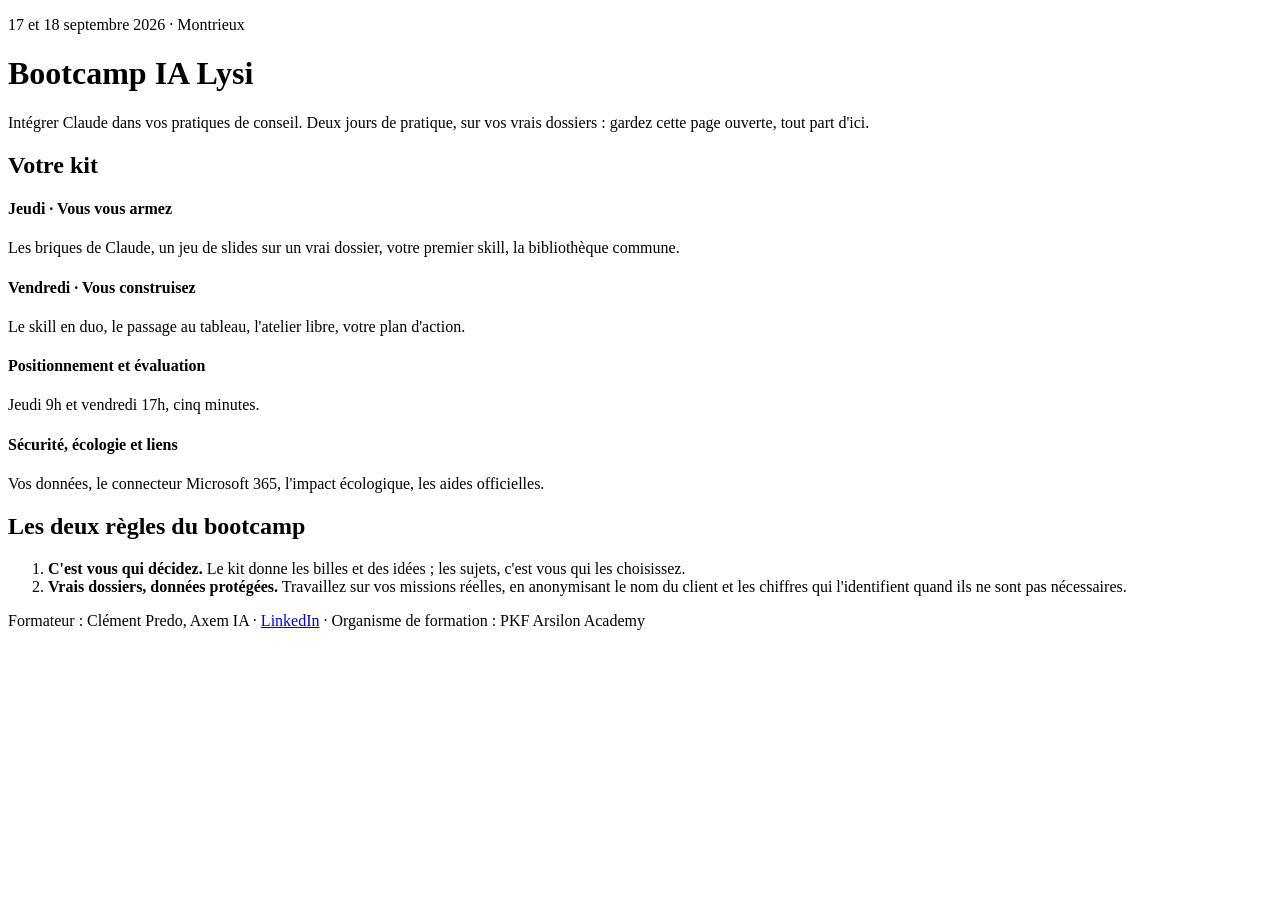
==== index.html @ 1c29229d "kit index.html" ====
<!doctype html>
<html lang="fr">
<head>
<meta charset="utf-8">
<meta name="viewport" content="width=device-width,initial-scale=1">
<title>Bootcamp IA Lysi</title>
<link rel="preconnect" href="https://fonts.googleapis.com">
<link rel="preconnect" href="https://fonts.gstatic.com" crossorigin>
<link href="https://fonts.googleapis.com/css2?family=Fraunces:opsz,wght@9..144,700;9..144,800&family=Inter:wght@400;600;700&display=swap" rel="stylesheet">
<link rel="stylesheet" href="style.css">
</head>
<body>
<header class="hero"><div class="w">
<p class="sur">17 et 18 septembre 2026 · Montrieux</p>
<h1>Bootcamp IA Lysi</h1>
<p>Intégrer Claude dans vos pratiques de conseil. Deux jours de pratique, sur vos vrais dossiers : gardez cette page ouverte, tout part d'ici.</p>
</div></header>
<main>
<section>
<h2>Votre kit</h2>
<div class="grille">
<a class="carte" href="j1.html" style="text-decoration:none;color:inherit"><h4>Jeudi · Vous vous armez</h4><p>Les briques de Claude, un jeu de slides sur un vrai dossier, votre premier skill, la bibliothèque commune.</p></a>
<a class="carte" href="j2.html" style="text-decoration:none;color:inherit"><h4>Vendredi · Vous construisez</h4><p>Le skill en duo, le passage au tableau, l'atelier libre, votre plan d'action.</p></a>
<a class="carte" href="evaluation.html" style="text-decoration:none;color:inherit"><h4>Positionnement et évaluation</h4><p>Jeudi 9h et vendredi 17h, cinq minutes.</p></a>
<a class="carte" href="ressources.html" style="text-decoration:none;color:inherit"><h4>Sécurité, écologie et liens</h4><p>Vos données, le connecteur Microsoft 365, l'impact écologique, les aides officielles.</p></a>
</div>
</section>
<section>
<h2>Les deux règles du bootcamp</h2>
<ol class="etapes">
<li><b>C'est vous qui décidez.</b> Le kit donne les billes et des idées ; les sujets, c'est vous qui les choisissez.</li>
<li><b>Vrais dossiers, données protégées.</b> Travaillez sur vos missions réelles, en anonymisant le nom du client et les chiffres qui l'identifient quand ils ne sont pas nécessaires.</li>
</ol>
</section>
</main>
<footer>Formateur : Clément Predo, Axem IA · <a href="https://www.linkedin.com/in/clement-predo">LinkedIn</a> · Organisme de formation : PKF Arsilon Academy</footer>
</body>
</html>
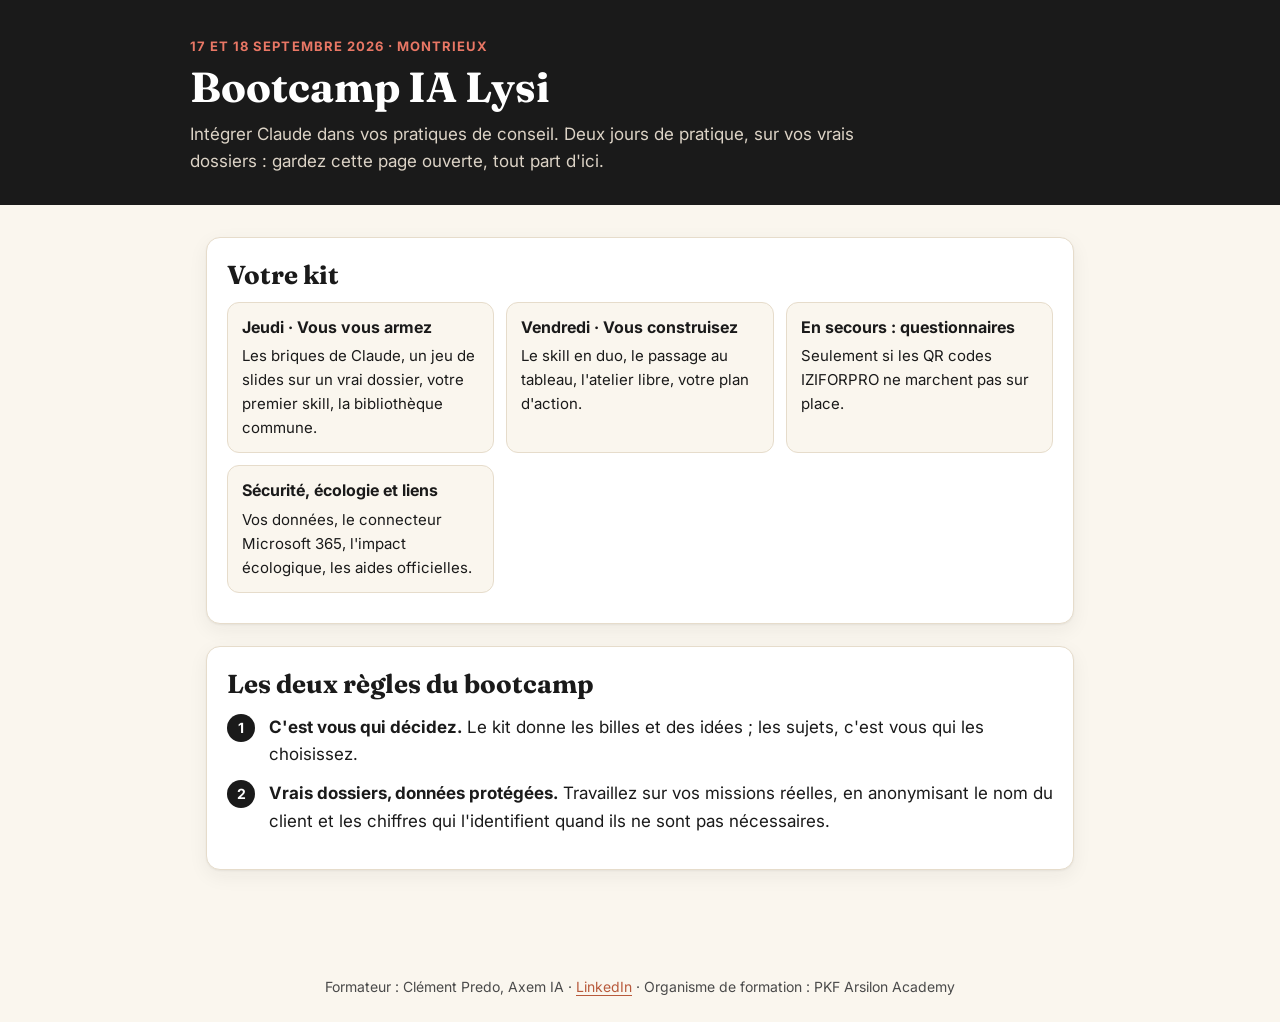
==== commit cfe928ed: "questionnaires en secours" ====
--- a/index.html
+++ b/index.html
@@ -21,7 +21,7 @@
 <div class="grille">
 <a class="carte" href="j1.html" style="text-decoration:none;color:inherit"><h4>Jeudi · Vous vous armez</h4><p>Les briques de Claude, un jeu de slides sur un vrai dossier, votre premier skill, la bibliothèque commune.</p></a>
 <a class="carte" href="j2.html" style="text-decoration:none;color:inherit"><h4>Vendredi · Vous construisez</h4><p>Le skill en duo, le passage au tableau, l'atelier libre, votre plan d'action.</p></a>
-<a class="carte" href="evaluation.html" style="text-decoration:none;color:inherit"><h4>Positionnement et évaluation</h4><p>Jeudi 9h et vendredi 17h, cinq minutes.</p></a>
+<a class="carte" href="evaluation.html" style="text-decoration:none;color:inherit"><h4>En secours : questionnaires</h4><p>Seulement si les QR codes IZIFORPRO ne marchent pas sur place.</p></a>
 <a class="carte" href="ressources.html" style="text-decoration:none;color:inherit"><h4>Sécurité, écologie et liens</h4><p>Vos données, le connecteur Microsoft 365, l'impact écologique, les aides officielles.</p></a>
 </div>
 </section>
--- a/style.css
+++ b/style.css
@@ -0,0 +1,46 @@
+:root{
+  --corail:#DA7757;--corail-fonce:#B85A3C;--heros:#E97765;--creme:#F2E8D5;--cartouche:#FAF6EE;
+  --encre:#1A1A1A;--gris:#4A4A4A;--ligne:#E6DCCB;--sage:#9CAE8C;--sage-fond:#EDF2E8;--blanc:#fff;
+  --rayon:14px;--ombre:0 1px 2px rgba(26,26,26,.05),0 6px 20px rgba(26,26,26,.06)
+}
+*{box-sizing:border-box}
+html{scroll-behavior:smooth;-webkit-text-size-adjust:100%}
+body{margin:0;background:var(--cartouche);color:var(--encre);font:17px/1.6 Inter,system-ui,-apple-system,"Segoe UI",Arial,sans-serif}
+a{color:var(--corail-fonce);text-underline-offset:3px}
+.hero{background:var(--encre);color:#fff;padding:36px 16px 30px}
+.hero .w{max-width:900px;margin:0 auto}
+.hero .sur{color:var(--heros);font-weight:700;letter-spacing:.08em;text-transform:uppercase;font-size:13px;margin:0 0 6px}
+.hero h1{font-family:Fraunces,Georgia,serif;font-size:clamp(28px,5vw,42px);line-height:1.15;margin:0 0 10px}
+.hero p{margin:0;color:#DCD3C6;max-width:680px}
+nav.menu{position:sticky;top:0;z-index:10;background:var(--creme);border-bottom:1px solid var(--ligne);overflow-x:auto;white-space:nowrap;padding:10px 16px}
+nav.menu a{color:var(--encre);text-decoration:none;font-weight:600;font-size:14px;margin-right:16px}
+main{max-width:900px;margin:0 auto;padding:10px 16px 60px}
+section{background:var(--blanc);border:1px solid var(--ligne);border-radius:var(--rayon);box-shadow:var(--ombre);padding:22px 20px 14px;margin:22px 0;scroll-margin-top:60px}
+h2{font-family:Fraunces,Georgia,serif;font-size:26px;line-height:1.2;margin:0 0 6px}
+h3{font-size:18px;margin:20px 0 6px}
+.quand{display:inline-block;background:var(--corail);color:#fff;border-radius:999px;padding:3px 12px;font-size:13px;font-weight:700;margin-bottom:8px}
+.module{display:inline-block;background:var(--creme);color:var(--encre);border-radius:999px;padding:3px 10px;font-size:12px;font-weight:700;margin:0 0 8px 6px}
+.faire{background:var(--sage-fond);border-left:4px solid var(--sage);border-radius:10px;padding:10px 14px;margin:10px 0 14px}
+.faire b:first-child{display:block;font-size:13px;text-transform:uppercase;letter-spacing:.06em;color:#4D6140;margin-bottom:2px}
+.attention{background:#FDEEE8;border-left:4px solid var(--corail);border-radius:10px;padding:10px 14px;margin:10px 0 14px}
+ol.etapes{counter-reset:e;list-style:none;padding:0;margin:8px 0 14px}
+ol.etapes>li{counter-increment:e;position:relative;padding:6px 0 6px 42px}
+ol.etapes>li:before{content:counter(e);position:absolute;left:0;top:6px;width:28px;height:28px;border-radius:50%;background:var(--encre);color:#fff;font-weight:700;font-size:14px;display:flex;align-items:center;justify-content:center}
+table{width:100%;border-collapse:collapse;font-size:15px;margin:8px 0 14px}
+th,td{border-bottom:1px solid var(--ligne);padding:8px 6px;text-align:left;vertical-align:top}
+th{background:var(--creme);font-size:14px}
+.tablewrap{overflow-x:auto}
+.prompt{position:relative;background:var(--cartouche);border:1px solid var(--ligne);border-left:4px solid var(--corail);border-radius:10px;padding:14px 14px 14px;margin:8px 0 16px;white-space:pre-wrap;font:14px/1.55 ui-monospace,Menlo,Consolas,monospace}
+.copy{position:absolute;top:8px;right:8px;background:var(--encre);color:#fff;border:0;border-radius:6px;padding:4px 10px;font:600 12px Inter,system-ui,sans-serif;cursor:pointer}
+.grille{display:grid;grid-template-columns:repeat(auto-fit,minmax(240px,1fr));gap:12px;margin:10px 0 16px}
+.carte{border:1px solid var(--ligne);border-radius:12px;padding:12px 14px;background:var(--cartouche)}
+.carte h4{margin:0 0 4px;font-size:16px}
+.carte p{margin:0;font-size:15px}
+.carte .livre{display:block;margin-top:6px;font-size:13px;color:var(--gris)}
+.liens a{display:inline-block;margin:2px 10px 2px 0;font-size:15px}
+.btn{background:var(--corail);color:#fff;border:0;border-radius:10px;padding:10px 16px;font:700 15px Inter,system-ui,sans-serif;cursor:pointer}
+.tirage{font-size:18px;font-weight:700;min-height:28px;margin:8px 0}
+.compteur{font-family:Fraunces,Georgia,serif;font-size:34px;font-weight:800;letter-spacing:.02em}
+footer{text-align:center;color:var(--gris);font-size:14px;padding:24px 16px}
+@media (max-width:600px){body{font-size:16px}section{padding:18px 14px 10px}h2{font-size:22px}}
+@media print{nav.menu,.copy,.btn{display:none}section{box-shadow:none;break-inside:avoid}}
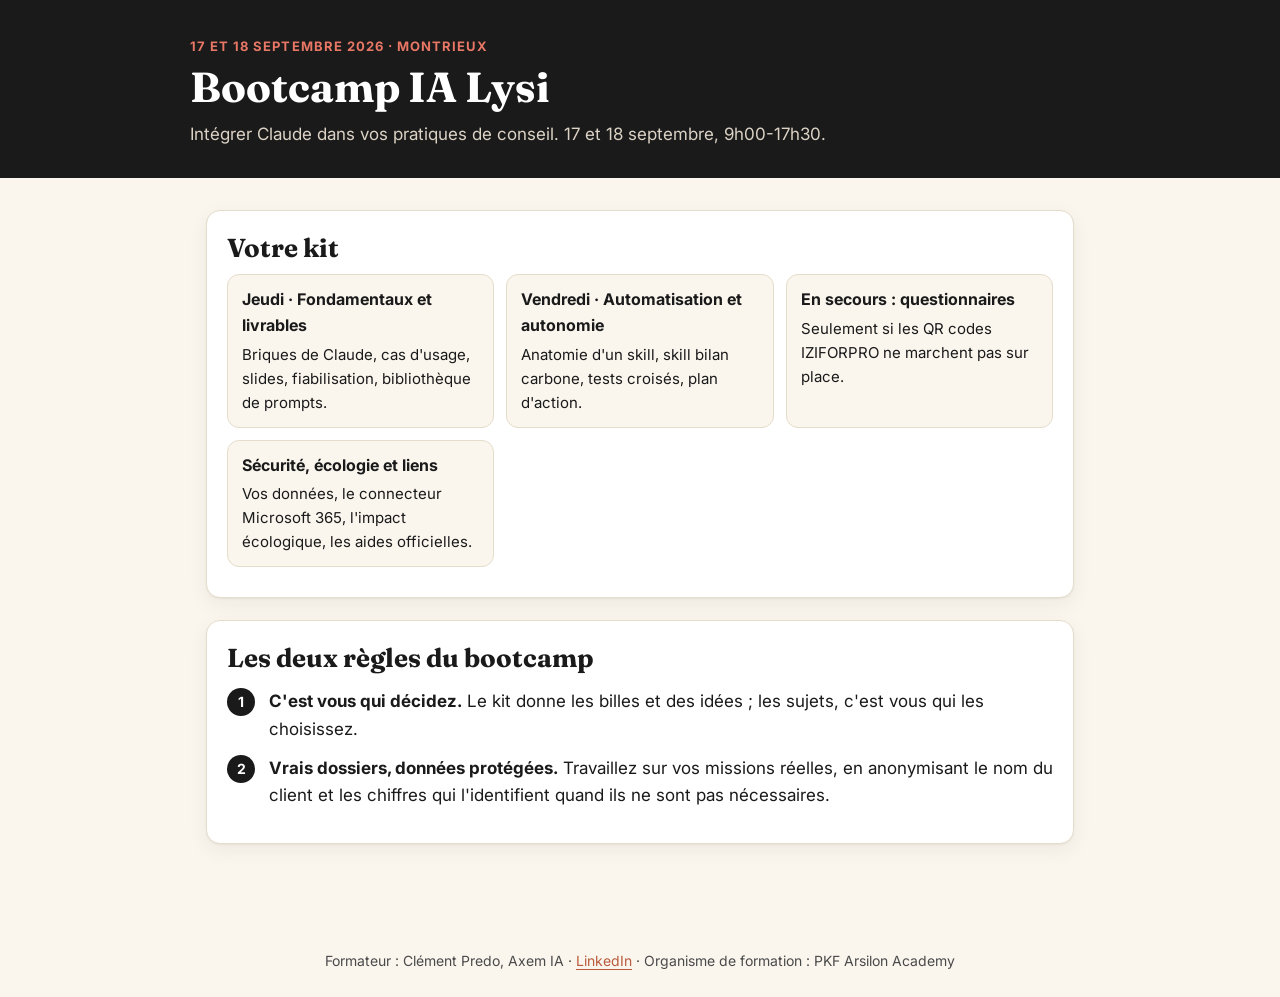
==== commit e9d807d7: "kit cale sur le programme index.html" ====
--- a/index.html
+++ b/index.html
@@ -13,14 +13,14 @@
 <header class="hero"><div class="w">
 <p class="sur">17 et 18 septembre 2026 · Montrieux</p>
 <h1>Bootcamp IA Lysi</h1>
-<p>Intégrer Claude dans vos pratiques de conseil. Deux jours de pratique, sur vos vrais dossiers : gardez cette page ouverte, tout part d'ici.</p>
+<p>Intégrer Claude dans vos pratiques de conseil. 17 et 18 septembre, 9h00-17h30.</p>
 </div></header>
 <main>
 <section>
 <h2>Votre kit</h2>
 <div class="grille">
-<a class="carte" href="j1.html" style="text-decoration:none;color:inherit"><h4>Jeudi · Vous vous armez</h4><p>Les briques de Claude, un jeu de slides sur un vrai dossier, votre premier skill, la bibliothèque commune.</p></a>
-<a class="carte" href="j2.html" style="text-decoration:none;color:inherit"><h4>Vendredi · Vous construisez</h4><p>Le skill en duo, le passage au tableau, l'atelier libre, votre plan d'action.</p></a>
+<a class="carte" href="j1.html" style="text-decoration:none;color:inherit"><h4>Jeudi · Fondamentaux et livrables</h4><p>Briques de Claude, cas d'usage, slides, fiabilisation, bibliothèque de prompts.</p></a>
+<a class="carte" href="j2.html" style="text-decoration:none;color:inherit"><h4>Vendredi · Automatisation et autonomie</h4><p>Anatomie d'un skill, skill bilan carbone, tests croisés, plan d'action.</p></a>
 <a class="carte" href="evaluation.html" style="text-decoration:none;color:inherit"><h4>En secours : questionnaires</h4><p>Seulement si les QR codes IZIFORPRO ne marchent pas sur place.</p></a>
 <a class="carte" href="ressources.html" style="text-decoration:none;color:inherit"><h4>Sécurité, écologie et liens</h4><p>Vos données, le connecteur Microsoft 365, l'impact écologique, les aides officielles.</p></a>
 </div>
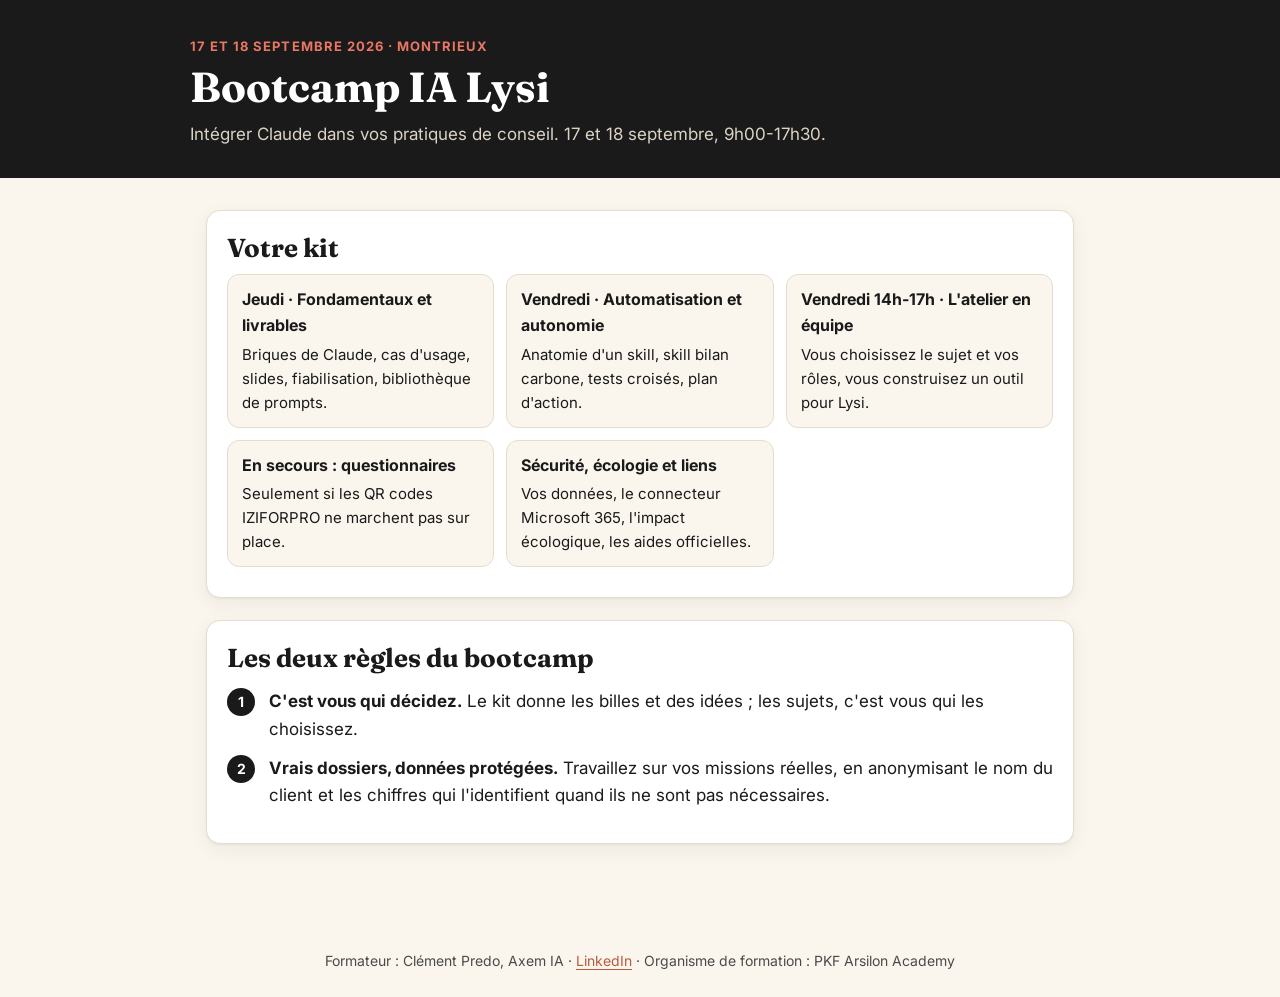
==== commit fa1bbc21: "atelier 3h" ====
--- a/index.html
+++ b/index.html
@@ -21,6 +21,7 @@
 <div class="grille">
 <a class="carte" href="j1.html" style="text-decoration:none;color:inherit"><h4>Jeudi · Fondamentaux et livrables</h4><p>Briques de Claude, cas d'usage, slides, fiabilisation, bibliothèque de prompts.</p></a>
 <a class="carte" href="j2.html" style="text-decoration:none;color:inherit"><h4>Vendredi · Automatisation et autonomie</h4><p>Anatomie d'un skill, skill bilan carbone, tests croisés, plan d'action.</p></a>
+<a class="carte" href="atelier.html" style="text-decoration:none;color:inherit"><h4>Vendredi 14h-17h · L'atelier en équipe</h4><p>Vous choisissez le sujet et vos rôles, vous construisez un outil pour Lysi.</p></a>
 <a class="carte" href="evaluation.html" style="text-decoration:none;color:inherit"><h4>En secours : questionnaires</h4><p>Seulement si les QR codes IZIFORPRO ne marchent pas sur place.</p></a>
 <a class="carte" href="ressources.html" style="text-decoration:none;color:inherit"><h4>Sécurité, écologie et liens</h4><p>Vos données, le connecteur Microsoft 365, l'impact écologique, les aides officielles.</p></a>
 </div>
--- a/style.css
+++ b/style.css
@@ -44,3 +44,12 @@
 footer{text-align:center;color:var(--gris);font-size:14px;padding:24px 16px}
 @media (max-width:600px){body{font-size:16px}section{padding:18px 14px 10px}h2{font-size:22px}}
 @media print{nav.menu,.copy,.btn{display:none}section{box-shadow:none;break-inside:avoid}}
+.guide{display:grid;grid-template-columns:repeat(auto-fit,minmax(180px,1fr));gap:10px;margin:10px 0 14px}
+.guide div{background:var(--cartouche);border:1px solid var(--ligne);border-radius:10px;padding:8px 12px;font-size:15px}
+.guide b{display:block;font-size:12px;text-transform:uppercase;letter-spacing:.06em;color:var(--gris)}
+.piege{background:#FDEEE8;border-left:4px solid var(--corail);border-radius:10px;padding:10px 14px;margin:10px 0}
+.reussi{background:var(--sage-fond);border-left:4px solid var(--sage);border-radius:10px;padding:10px 14px;margin:10px 0 16px}
+.brique{border:1px solid var(--ligne);border-radius:12px;padding:14px 16px;margin:14px 0;background:var(--blanc)}
+.brique h3{margin-top:0}
+.route{border:1px dashed var(--ligne);border-radius:10px;padding:10px 14px;margin:8px 0}
+.small{font-size:14px;color:var(--gris)}
